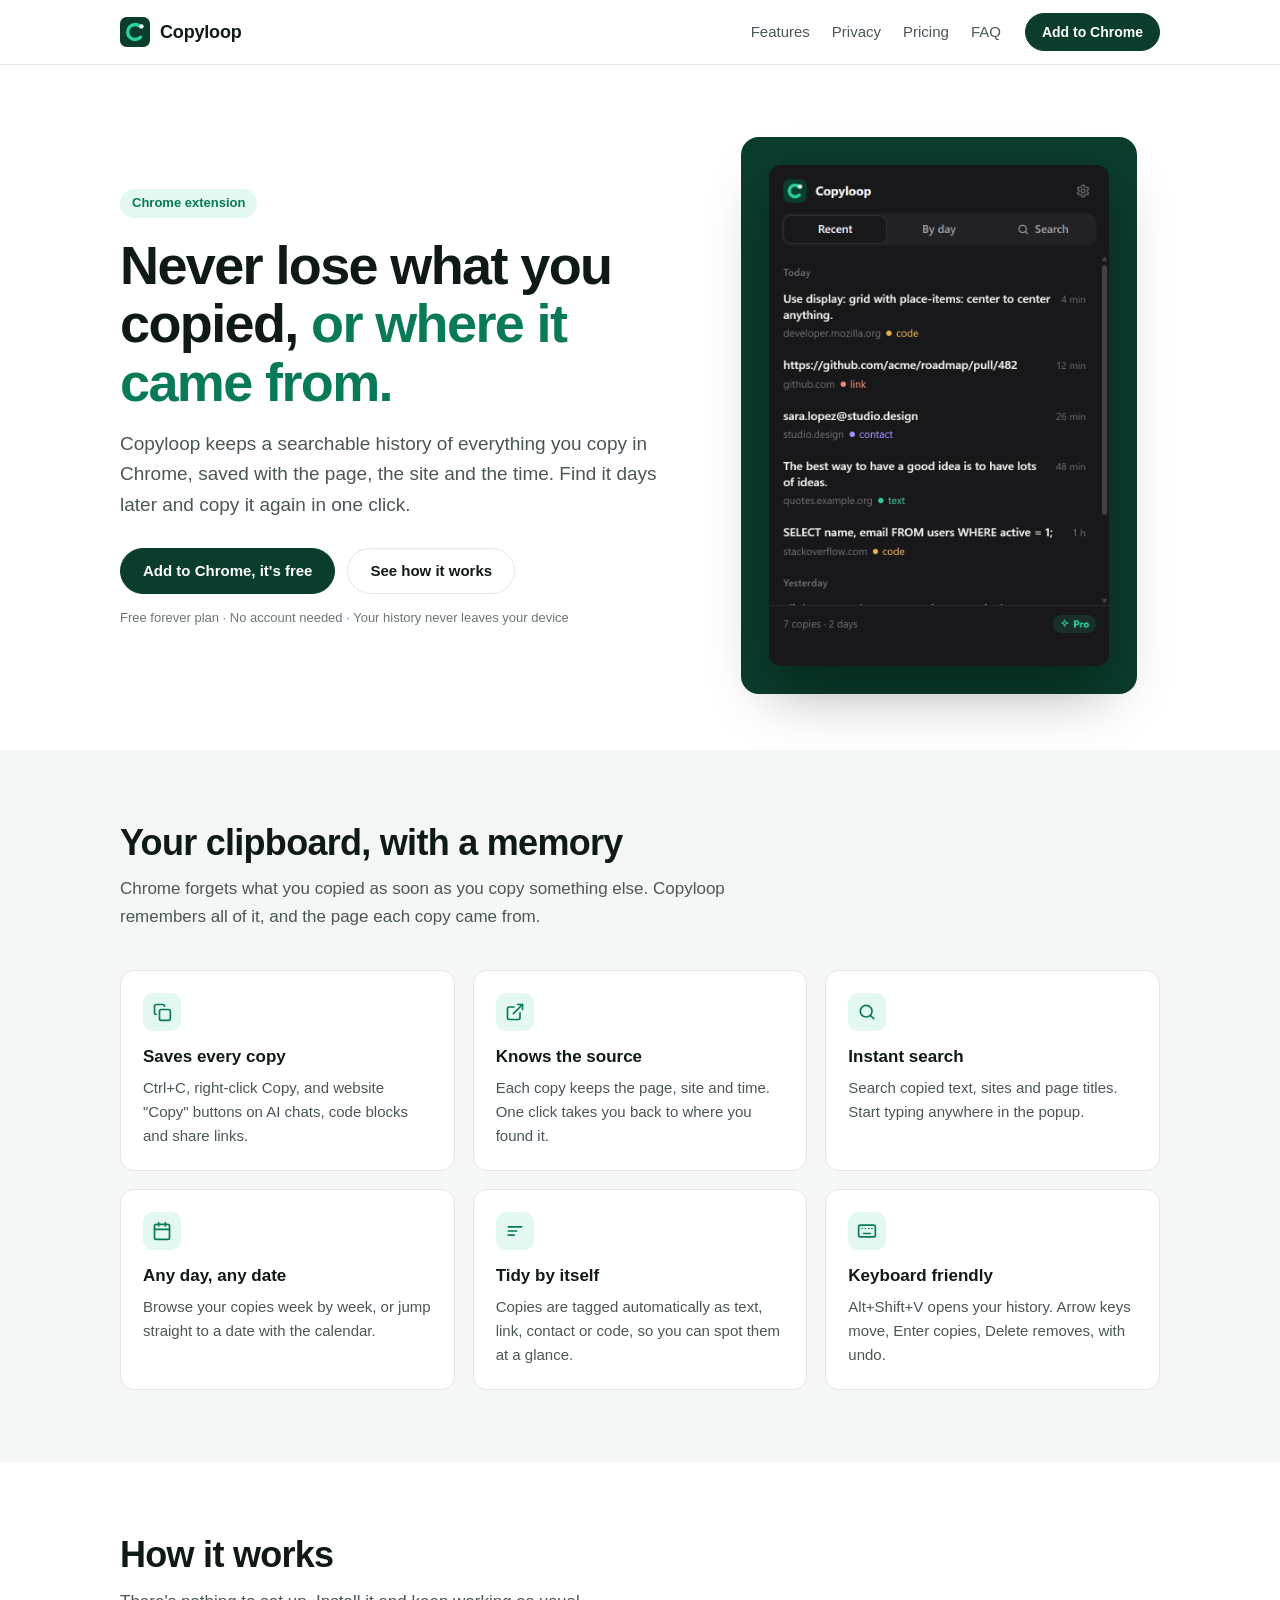
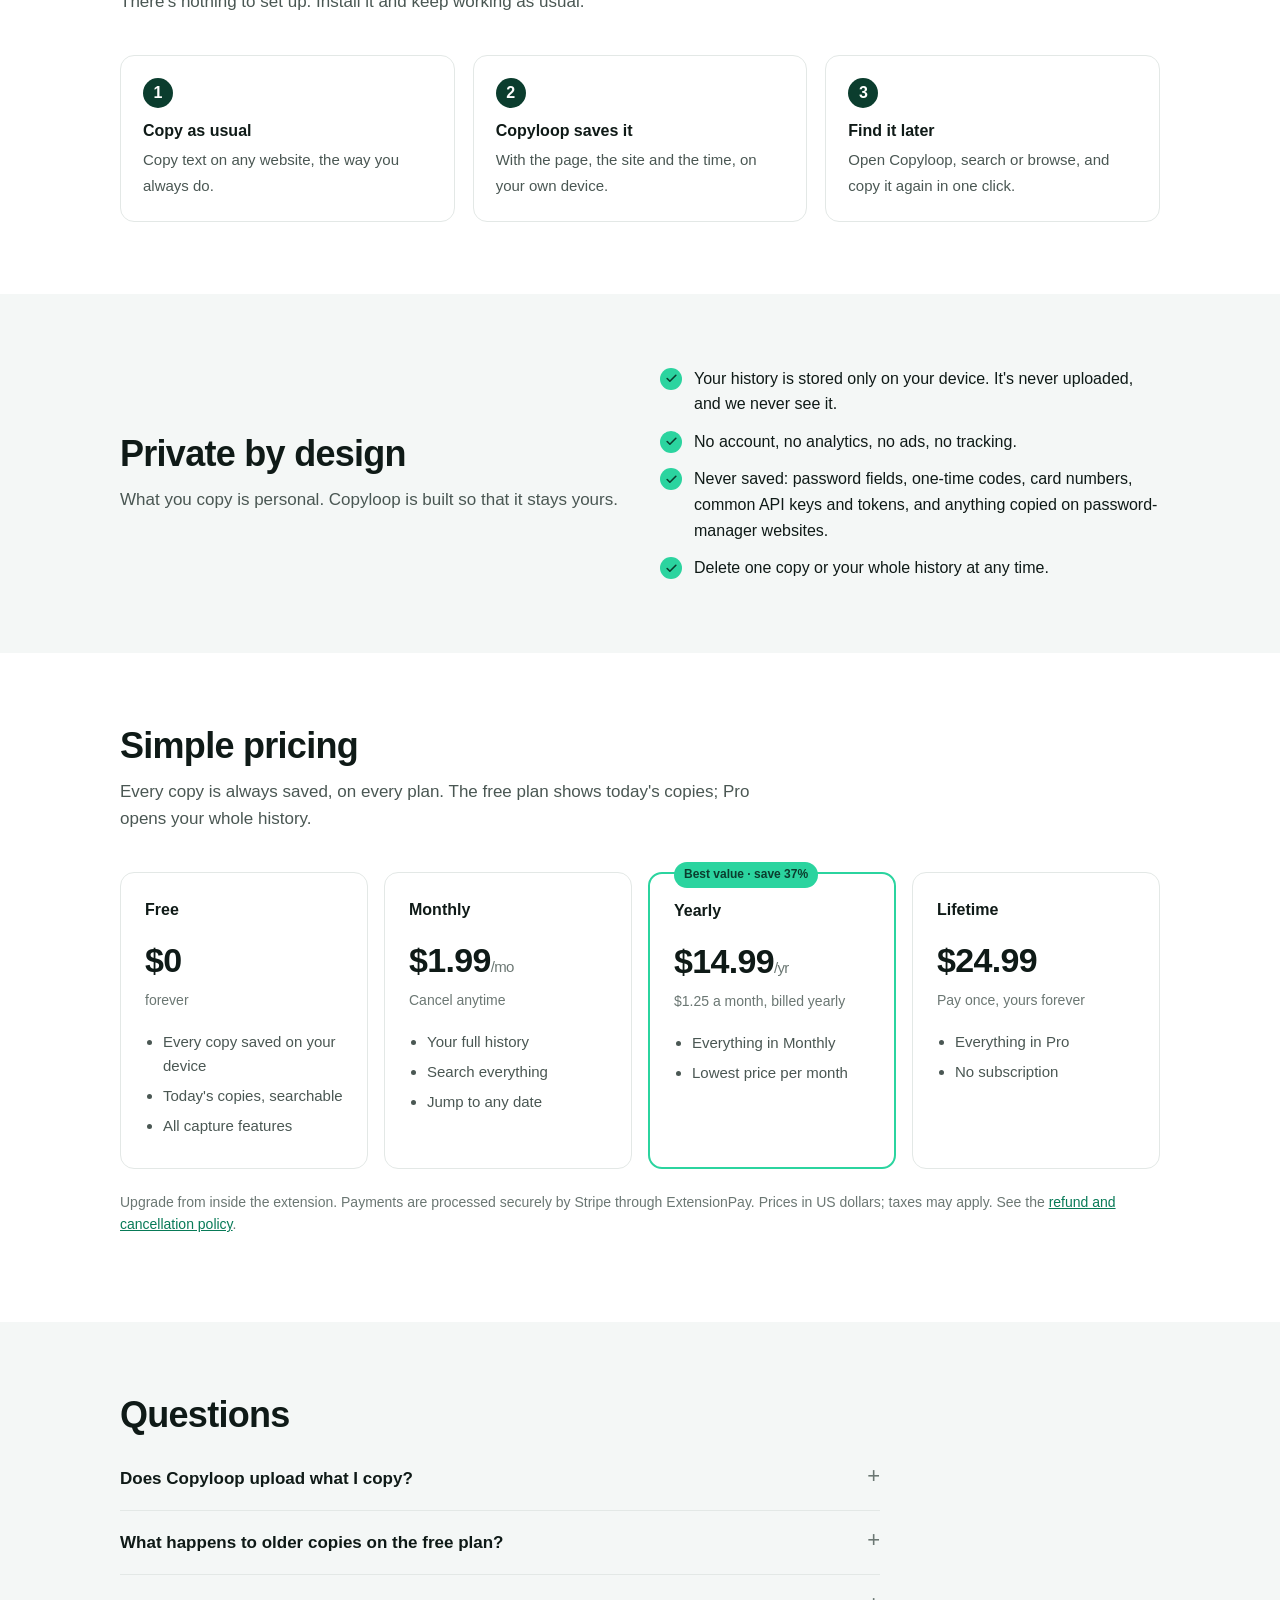
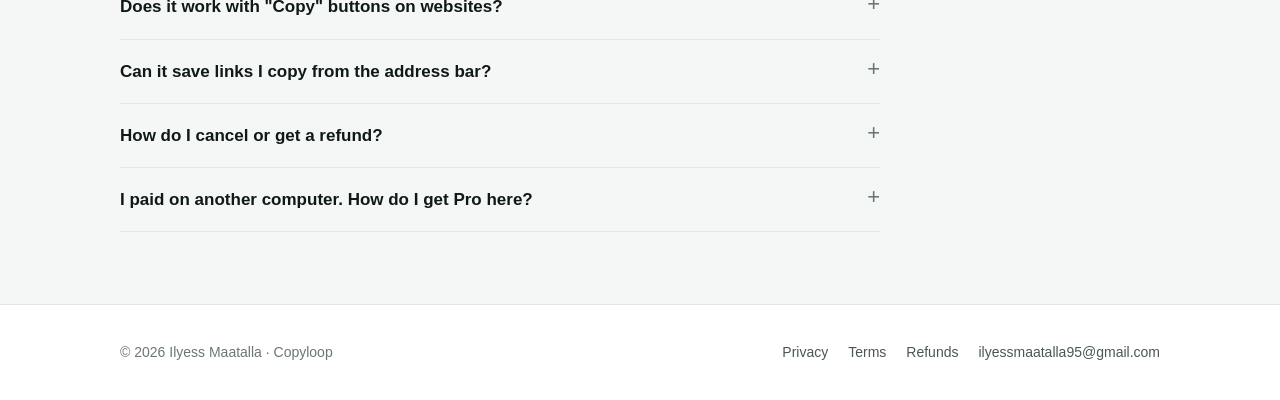
==== index.html @ e48e09fa "Add website" ====
<!DOCTYPE html>
<html lang="en">
<head>
<meta charset="UTF-8" />
<meta name="viewport" content="width=device-width, initial-scale=1" />
<title>Copyloop – Clipboard history with source, for Chrome</title>
<meta name="description" content="Copyloop is a Chrome extension that remembers everything you copy on the web, with the page it came from. Browse, search and copy it again. Private: your history stays on your device." />
<link rel="icon" href="assets/icon32.png" type="image/png" />
<link rel="stylesheet" href="styles.css" />
</head>
<body>

<header class="nav">
  <div class="wrap">
    <a class="brand" href="./">
      <svg viewBox="0 0 128 128" aria-hidden="true"><rect width="128" height="128" rx="28" fill="#0B3D2E"/><path d="M88 42a32 32 0 1 0 0 44" fill="none" stroke="#2BD49F" stroke-width="14" stroke-linecap="round"/><circle cx="92" cy="40" r="9" fill="#fff"/></svg>
      Copyloop
    </a>
    <nav class="nav-links" aria-label="Main">
      <a href="#features">Features</a>
      <a href="#privacy">Privacy</a>
      <a href="#pricing">Pricing</a>
      <a href="#faq">FAQ</a>
    </nav>
    <a class="btn small primary" data-store href="#pricing">Add to Chrome</a>
  </div>
</header>

<main>
  <section class="hero">
    <div class="wrap">
      <div>
        <span class="eyebrow">Chrome extension</span>
        <h1>Never lose what you copied, <em>or where it came from.</em></h1>
        <p class="lead">Copyloop keeps a searchable history of everything you copy in Chrome, saved with the page, the site and the time. Find it days later and copy it again in one click.</p>
        <div class="cta">
          <a class="btn primary" data-store href="#pricing">Add to Chrome, it's free</a>
          <a class="btn" href="#features">See how it works</a>
        </div>
        <p class="note">Free forever plan · No account needed · Your history never leaves your device</p>
      </div>
      <div class="shot">
        <img src="assets/popup.png" alt="The Copyloop popup showing recent copies, each with its site, a tag and the time" width="340" />
      </div>
    </div>
  </section>

  <section id="features" class="alt">
    <div class="wrap">
      <h2>Your clipboard, with a memory</h2>
      <p class="sub">Chrome forgets what you copied as soon as you copy something else. Copyloop remembers all of it, and the page each copy came from.</p>
      <div class="grid">
        <div class="card">
          <div class="ico"><svg viewBox="0 0 24 24" fill="none" stroke="currentColor" stroke-width="2" stroke-linecap="round" stroke-linejoin="round"><rect width="13" height="13" x="9" y="9" rx="2"/><path d="M5 15c-1.1 0-2-.9-2-2V5c0-1.1.9-2 2-2h8c1.1 0 2 .9 2 2"/></svg></div>
          <h3>Saves every copy</h3>
          <p>Ctrl+C, right-click Copy, and website "Copy" buttons on AI chats, code blocks and share links.</p>
        </div>
        <div class="card">
          <div class="ico"><svg viewBox="0 0 24 24" fill="none" stroke="currentColor" stroke-width="2" stroke-linecap="round" stroke-linejoin="round"><path d="M15 3h6v6"/><path d="M10 14 21 3"/><path d="M18 13v6a2 2 0 0 1-2 2H5a2 2 0 0 1-2-2V8a2 2 0 0 1 2-2h6"/></svg></div>
          <h3>Knows the source</h3>
          <p>Each copy keeps the page, site and time. One click takes you back to where you found it.</p>
        </div>
        <div class="card">
          <div class="ico"><svg viewBox="0 0 24 24" fill="none" stroke="currentColor" stroke-width="2" stroke-linecap="round" stroke-linejoin="round"><circle cx="11" cy="11" r="7"/><path d="m20 20-3.5-3.5"/></svg></div>
          <h3>Instant search</h3>
          <p>Search copied text, sites and page titles. Start typing anywhere in the popup.</p>
        </div>
        <div class="card">
          <div class="ico"><svg viewBox="0 0 24 24" fill="none" stroke="currentColor" stroke-width="2" stroke-linecap="round" stroke-linejoin="round"><rect width="18" height="18" x="3" y="4" rx="2"/><path d="M16 2v4M8 2v4M3 10h18"/></svg></div>
          <h3>Any day, any date</h3>
          <p>Browse your copies week by week, or jump straight to a date with the calendar.</p>
        </div>
        <div class="card">
          <div class="ico"><svg viewBox="0 0 24 24" fill="none" stroke="currentColor" stroke-width="2" stroke-linecap="round" stroke-linejoin="round"><path d="M4 7h16M4 12h10M4 17h7"/></svg></div>
          <h3>Tidy by itself</h3>
          <p>Copies are tagged automatically as text, link, contact or code, so you can spot them at a glance.</p>
        </div>
        <div class="card">
          <div class="ico"><svg viewBox="0 0 24 24" fill="none" stroke="currentColor" stroke-width="2" stroke-linecap="round" stroke-linejoin="round"><rect width="20" height="14" x="2" y="5" rx="2"/><path d="M6 9h.01M10 9h.01M14 9h.01M18 9h.01M8 15h8"/></svg></div>
          <h3>Keyboard friendly</h3>
          <p>Alt+Shift+V opens your history. Arrow keys move, Enter copies, Delete removes, with undo.</p>
        </div>
      </div>
    </div>
  </section>

  <section>
    <div class="wrap">
      <h2>How it works</h2>
      <p class="sub">There's nothing to set up. Install it and keep working as usual.</p>
      <ol class="steps">
        <li><strong>Copy as usual</strong><span>Copy text on any website, the way you always do.</span></li>
        <li><strong>Copyloop saves it</strong><span>With the page, the site and the time, on your own device.</span></li>
        <li><strong>Find it later</strong><span>Open Copyloop, search or browse, and copy it again in one click.</span></li>
      </ol>
    </div>
  </section>

  <section id="privacy" class="alt">
    <div class="wrap privacy-band">
      <div>
        <h2>Private by design</h2>
        <p class="sub" style="margin-bottom:0">What you copy is personal. Copyloop is built so that it stays yours.</p>
      </div>
      <ul class="checks">
        <li>Your history is stored only on your device. It's never uploaded, and we never see it.</li>
        <li>No account, no analytics, no ads, no tracking.</li>
        <li>Never saved: password fields, one-time codes, card numbers, common API keys and tokens, and anything copied on password-manager websites.</li>
        <li>Delete one copy or your whole history at any time.</li>
      </ul>
    </div>
  </section>

  <section id="pricing">
    <div class="wrap">
      <h2>Simple pricing</h2>
      <p class="sub">Every copy is always saved, on every plan. The free plan shows today's copies; Pro opens your whole history.</p>
      <div class="plans">
        <div class="plan">
          <h3>Free</h3>
          <div class="price">$0</div>
          <div class="per">forever</div>
          <ul>
            <li>Every copy saved on your device</li>
            <li>Today's copies, searchable</li>
            <li>All capture features</li>
          </ul>
        </div>
        <div class="plan">
          <h3>Monthly</h3>
          <div class="price">$1.99<small>/mo</small></div>
          <div class="per">Cancel anytime</div>
          <ul>
            <li>Your full history</li>
            <li>Search everything</li>
            <li>Jump to any date</li>
          </ul>
        </div>
        <div class="plan best">
          <span class="badge">Best value · save 37%</span>
          <h3>Yearly</h3>
          <div class="price">$14.99<small>/yr</small></div>
          <div class="per">$1.25 a month, billed yearly</div>
          <ul>
            <li>Everything in Monthly</li>
            <li>Lowest price per month</li>
          </ul>
        </div>
        <div class="plan">
          <h3>Lifetime</h3>
          <div class="price">$24.99</div>
          <div class="per">Pay once, yours forever</div>
          <ul>
            <li>Everything in Pro</li>
            <li>No subscription</li>
          </ul>
        </div>
      </div>
      <p class="fine">Upgrade from inside the extension. Payments are processed securely by Stripe through ExtensionPay. Prices in US dollars; taxes may apply. See the <a href="terms.html#refunds">refund and cancellation policy</a>.</p>
    </div>
  </section>

  <section id="faq" class="alt">
    <div class="wrap faq">
      <h2>Questions</h2>
      <details>
        <summary>Does Copyloop upload what I copy?</summary>
        <p>No. Your history is stored in Chrome's local storage on your device and is never sent to us or anyone else. The only network requests are price and plan-status checks with our payment provider, which never include your copies.</p>
      </details>
      <details>
        <summary>What happens to older copies on the free plan?</summary>
        <p>They're kept on your device, just hidden. The free plan shows what you copied today. If you upgrade, your whole history appears straight away.</p>
      </details>
      <details>
        <summary>Does it work with "Copy" buttons on websites?</summary>
        <p>Yes. Copy buttons on AI chats, code blocks, share links and similar are saved, as long as you clicked them.</p>
      </details>
      <details>
        <summary>Can it save links I copy from the address bar?</summary>
        <p>Yes, as an option you turn on in Settings. Chrome will ask to let Copyloop read the clipboard, and only addresses matching the open tab are kept.</p>
      </details>
      <details>
        <summary>How do I cancel or get a refund?</summary>
        <p>Subscriptions can be cancelled anytime, and you keep Pro until the end of the period you paid for. Full details are in the <a href="terms.html#refunds">refund and cancellation policy</a>.</p>
      </details>
      <details>
        <summary>I paid on another computer. How do I get Pro here?</summary>
        <p>Open Copyloop's settings and choose "Restore your purchase", then enter the email you paid with.</p>
      </details>
    </div>
  </section>
</main>

<footer>
  <div class="wrap">
    <span>© <span data-year>2026</span> <span data-owner>Your Name</span> · Copyloop</span>
    <nav aria-label="Footer">
      <a href="privacy.html">Privacy</a>
      <a href="terms.html">Terms</a>
      <a href="terms.html#refunds">Refunds</a>
      <a data-email href="#">Contact</a>
    </nav>
  </div>
</footer>

<script src="site.js"></script>
</body>
</html>
---- styles.css ----
:root {
  --ink: #0f1a17;
  --ink-2: #4a5753;
  --ink-3: #6b7773;
  --line: #e3e8e6;
  --soft: #f4f7f6;
  --brand: #0b3d2e;
  --accent: #2bd49f;
  --accent-ink: #087a57;
  --white: #ffffff;
  --radius: 14px;
  --max: 1080px;
}

* { box-sizing: border-box; }
html { scroll-behavior: smooth; }
body {
  margin: 0;
  background: var(--white);
  color: var(--ink);
  font: 16px/1.6 -apple-system, BlinkMacSystemFont, "Segoe UI", Inter, Roboto, sans-serif;
  -webkit-font-smoothing: antialiased;
}
a { color: var(--accent-ink); }
img { max-width: 100%; display: block; }
.wrap { max-width: var(--max); margin: 0 auto; padding: 0 20px; }

/* Header */
.nav { position: sticky; top: 0; z-index: 10; background: rgba(255,255,255,0.9); backdrop-filter: blur(8px); border-bottom: 1px solid var(--line); }
.nav .wrap { display: flex; align-items: center; gap: 24px; height: 64px; }
.brand { display: flex; align-items: center; gap: 10px; font-weight: 700; font-size: 18px; color: var(--ink); text-decoration: none; letter-spacing: -0.01em; }
.brand svg { width: 30px; height: 30px; }
.nav-links { display: flex; gap: 22px; margin-left: auto; }
.nav-links a { color: var(--ink-2); text-decoration: none; font-size: 15px; }
.nav-links a:hover { color: var(--ink); }

/* Buttons */
.btn { display: inline-flex; align-items: center; justify-content: center; gap: 8px; height: 46px; padding: 0 22px; border-radius: 999px; font-weight: 600; font-size: 15px; text-decoration: none; border: 1px solid var(--line); color: var(--ink); background: var(--white); }
.btn:hover { border-color: var(--ink-3); }
.btn.primary { background: var(--brand); border-color: var(--brand); color: var(--white); }
.btn.primary:hover { background: #0e4a38; }
.btn.small { height: 38px; padding: 0 16px; font-size: 14px; }

/* Hero */
.hero { padding: 72px 0 56px; }
.hero .wrap { display: grid; grid-template-columns: 1.1fr 0.9fr; gap: 56px; align-items: center; }
.eyebrow { display: inline-block; padding: 4px 12px; border-radius: 999px; background: #e3f8f0; color: var(--accent-ink); font-size: 13px; font-weight: 600; margin-bottom: 18px; }
h1 { font-size: clamp(36px, 5vw, 54px); line-height: 1.08; letter-spacing: -0.03em; margin: 0 0 18px; }
h1 em { font-style: normal; color: var(--accent-ink); }
.lead { font-size: 19px; color: var(--ink-2); margin: 0 0 28px; max-width: 34em; }
.cta { display: flex; flex-wrap: wrap; gap: 12px; align-items: center; }
.note { font-size: 13px; color: var(--ink-3); margin-top: 14px; }
.shot { justify-self: center; border-radius: 18px; background: var(--brand); padding: 28px; }
.shot img { width: 340px; border-radius: 12px; box-shadow: 0 24px 60px rgba(0,0,0,0.35); }

/* Sections */
section { padding: 72px 0; }
section.alt { background: var(--soft); }
h2 { font-size: clamp(28px, 3.4vw, 36px); letter-spacing: -0.02em; line-height: 1.15; margin: 0 0 12px; }
.sub { color: var(--ink-2); font-size: 17px; margin: 0 0 40px; max-width: 40em; }

.grid { display: grid; grid-template-columns: repeat(3, 1fr); gap: 18px; }
.card { background: var(--white); border: 1px solid var(--line); border-radius: var(--radius); padding: 22px; }
.card h3 { margin: 12px 0 6px; font-size: 17px; }
.card p { margin: 0; color: var(--ink-2); font-size: 15px; }
.ico { width: 38px; height: 38px; border-radius: 10px; background: #e3f8f0; color: var(--accent-ink); display: flex; align-items: center; justify-content: center; }
.ico svg { width: 20px; height: 20px; }

.steps { counter-reset: s; display: grid; grid-template-columns: repeat(3, 1fr); gap: 18px; padding: 0; margin: 0; list-style: none; }
.steps li { counter-increment: s; padding: 22px; border-radius: var(--radius); border: 1px solid var(--line); background: var(--white); }
.steps li::before { content: counter(s); display: inline-flex; width: 30px; height: 30px; border-radius: 50%; background: var(--brand); color: var(--white); font-weight: 700; align-items: center; justify-content: center; margin-bottom: 10px; }
.steps strong { display: block; margin-bottom: 4px; }
.steps span { color: var(--ink-2); font-size: 15px; }

.privacy-band { display: grid; grid-template-columns: 1fr 1fr; gap: 40px; align-items: center; }
.checks { list-style: none; margin: 0; padding: 0; display: grid; gap: 12px; }
.checks li { display: flex; gap: 12px; align-items: flex-start; }
.checks li::before { content: ""; flex: 0 0 22px; height: 22px; margin-top: 2px; border-radius: 50%; background: var(--accent) url("data:image/svg+xml,%3Csvg xmlns='http://www.w3.org/2000/svg' viewBox='0 0 24 24' fill='none' stroke='%230b3d2e' stroke-width='3' stroke-linecap='round' stroke-linejoin='round'%3E%3Cpath d='M20 6 9 17l-5-5'/%3E%3C/svg%3E") center / 13px no-repeat; }

/* Pricing */
.plans { display: grid; grid-template-columns: repeat(4, 1fr); gap: 16px; align-items: stretch; }
.plan { position: relative; display: flex; flex-direction: column; border: 1px solid var(--line); border-radius: var(--radius); padding: 24px; background: var(--white); }
.plan.best { border: 2px solid var(--accent); }
.badge { position: absolute; top: -12px; left: 24px; background: var(--accent); color: var(--brand); font-size: 12px; font-weight: 700; padding: 3px 10px; border-radius: 999px; }
.plan h3 { margin: 0 0 4px; font-size: 16px; }
.price { font-size: 34px; font-weight: 800; letter-spacing: -0.02em; margin: 6px 0 2px; }
.price small { font-size: 15px; font-weight: 500; color: var(--ink-3); }
.per { font-size: 14px; color: var(--ink-3); min-height: 22px; }
.plan ul { margin: 18px 0 0; padding: 0 0 0 18px; color: var(--ink-2); font-size: 15px; }
.plan ul li { margin-bottom: 6px; }
.fine { font-size: 14px; color: var(--ink-3); margin-top: 22px; }

/* FAQ */
.faq details { max-width: 760px; }
details { border-bottom: 1px solid var(--line); padding: 18px 0; }
summary { cursor: pointer; font-weight: 600; font-size: 17px; list-style: none; display: flex; justify-content: space-between; gap: 16px; }
summary::-webkit-details-marker { display: none; }
summary::after { content: "+"; color: var(--ink-3); font-weight: 400; font-size: 22px; line-height: 1; }
details[open] summary::after { content: "–"; }
details p { color: var(--ink-2); margin: 10px 0 0; }

/* Footer */
footer { border-top: 1px solid var(--line); padding: 36px 0; color: var(--ink-3); font-size: 14px; }
footer .wrap { display: flex; flex-wrap: wrap; gap: 16px 28px; align-items: center; }
footer nav { display: flex; gap: 20px; margin-left: auto; }
footer a { color: var(--ink-2); text-decoration: none; }
footer a:hover { color: var(--ink); }

/* Legal pages */
.legal { max-width: 760px; padding: 56px 20px 80px; margin: 0 auto; }
.legal h1 { font-size: 38px; }
.legal h2 { font-size: 22px; margin: 36px 0 10px; }
.legal p, .legal li { color: var(--ink-2); }
.legal table { width: 100%; border-collapse: collapse; font-size: 15px; margin: 12px 0; }
.legal th, .legal td { text-align: left; border-bottom: 1px solid var(--line); padding: 10px 8px; vertical-align: top; }
.legal th { color: var(--ink); font-weight: 600; }
.updated { color: var(--ink-3); font-size: 14px; margin-top: -6px; }

@media (max-width: 900px) {
  .hero .wrap, .privacy-band { grid-template-columns: 1fr; }
  .grid, .steps { grid-template-columns: 1fr 1fr; }
  .plans { grid-template-columns: 1fr 1fr; }
  .nav-links { display: none; }
}
@media (max-width: 600px) {
  .grid, .steps, .plans { grid-template-columns: 1fr; }
  .hero { padding-top: 48px; }
  .shot { padding: 18px; }
  .shot img { width: 100%; }
  footer nav { margin-left: 0; }
}
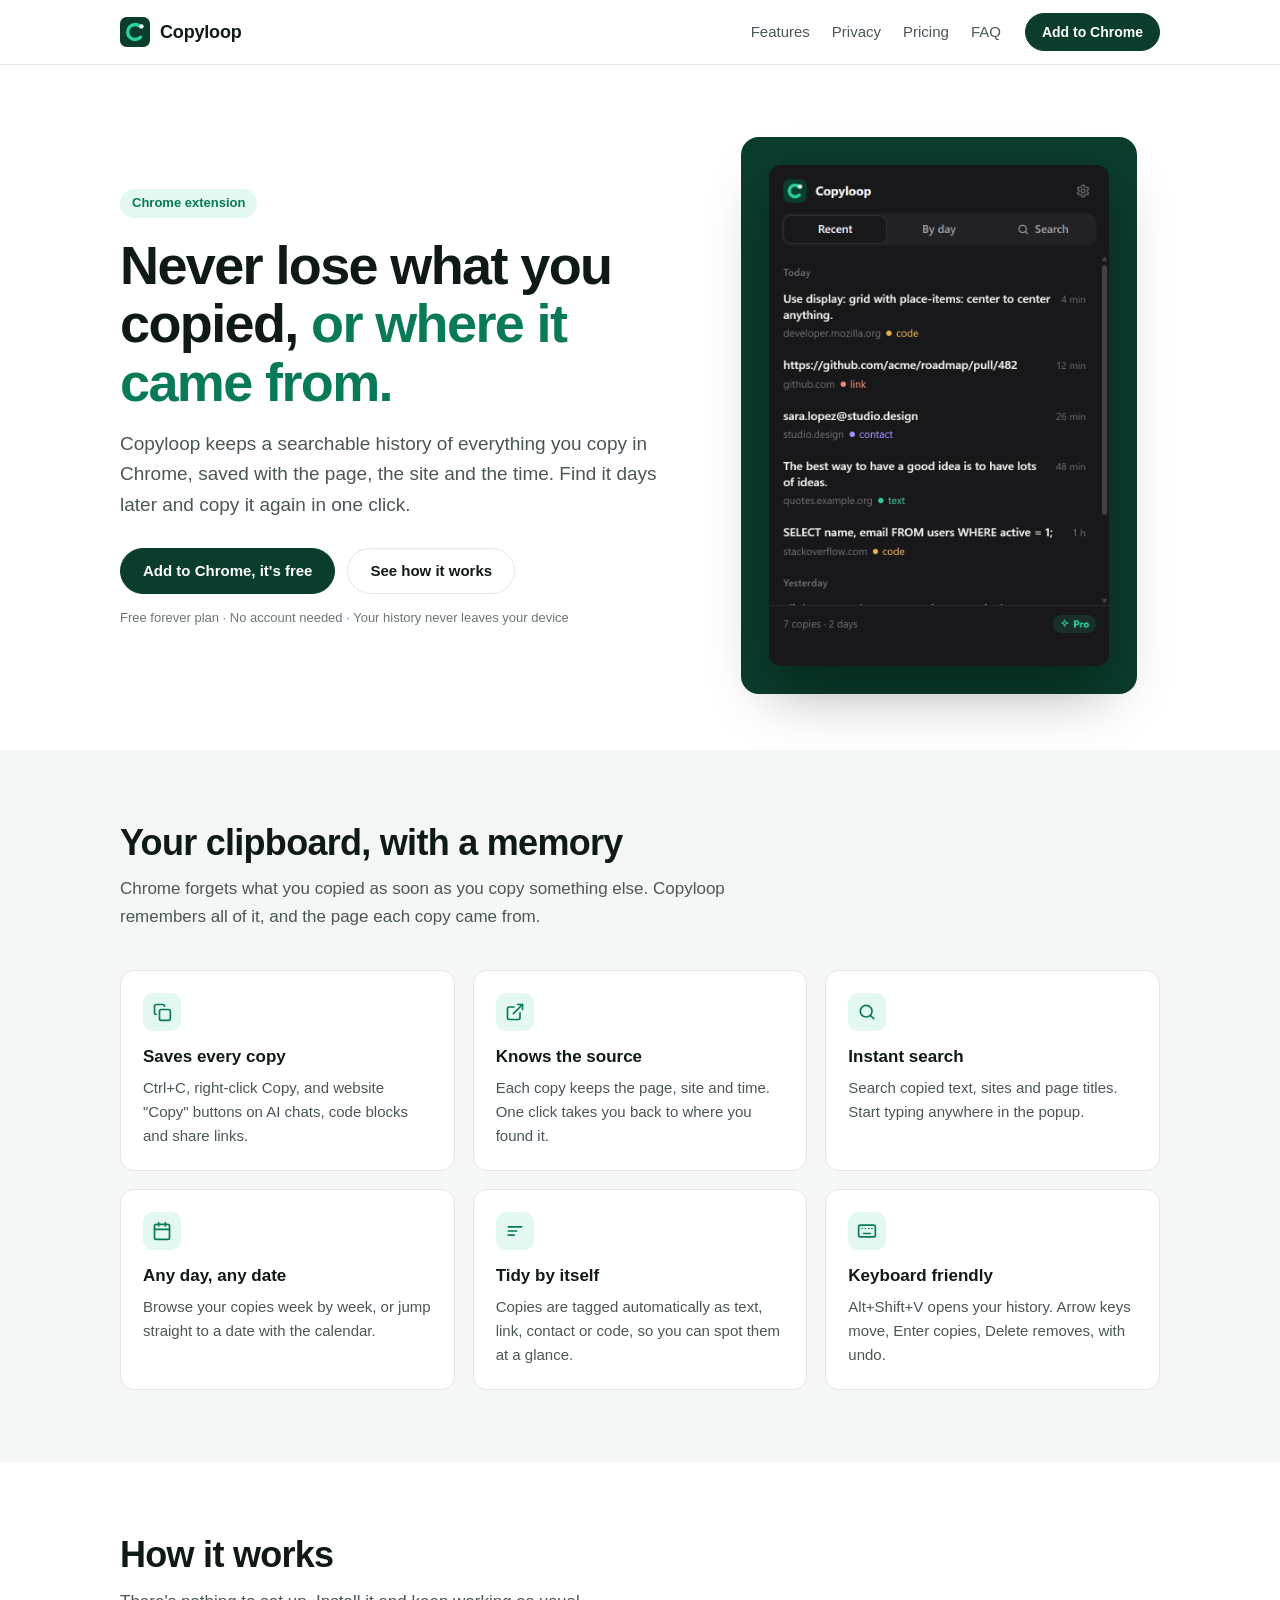
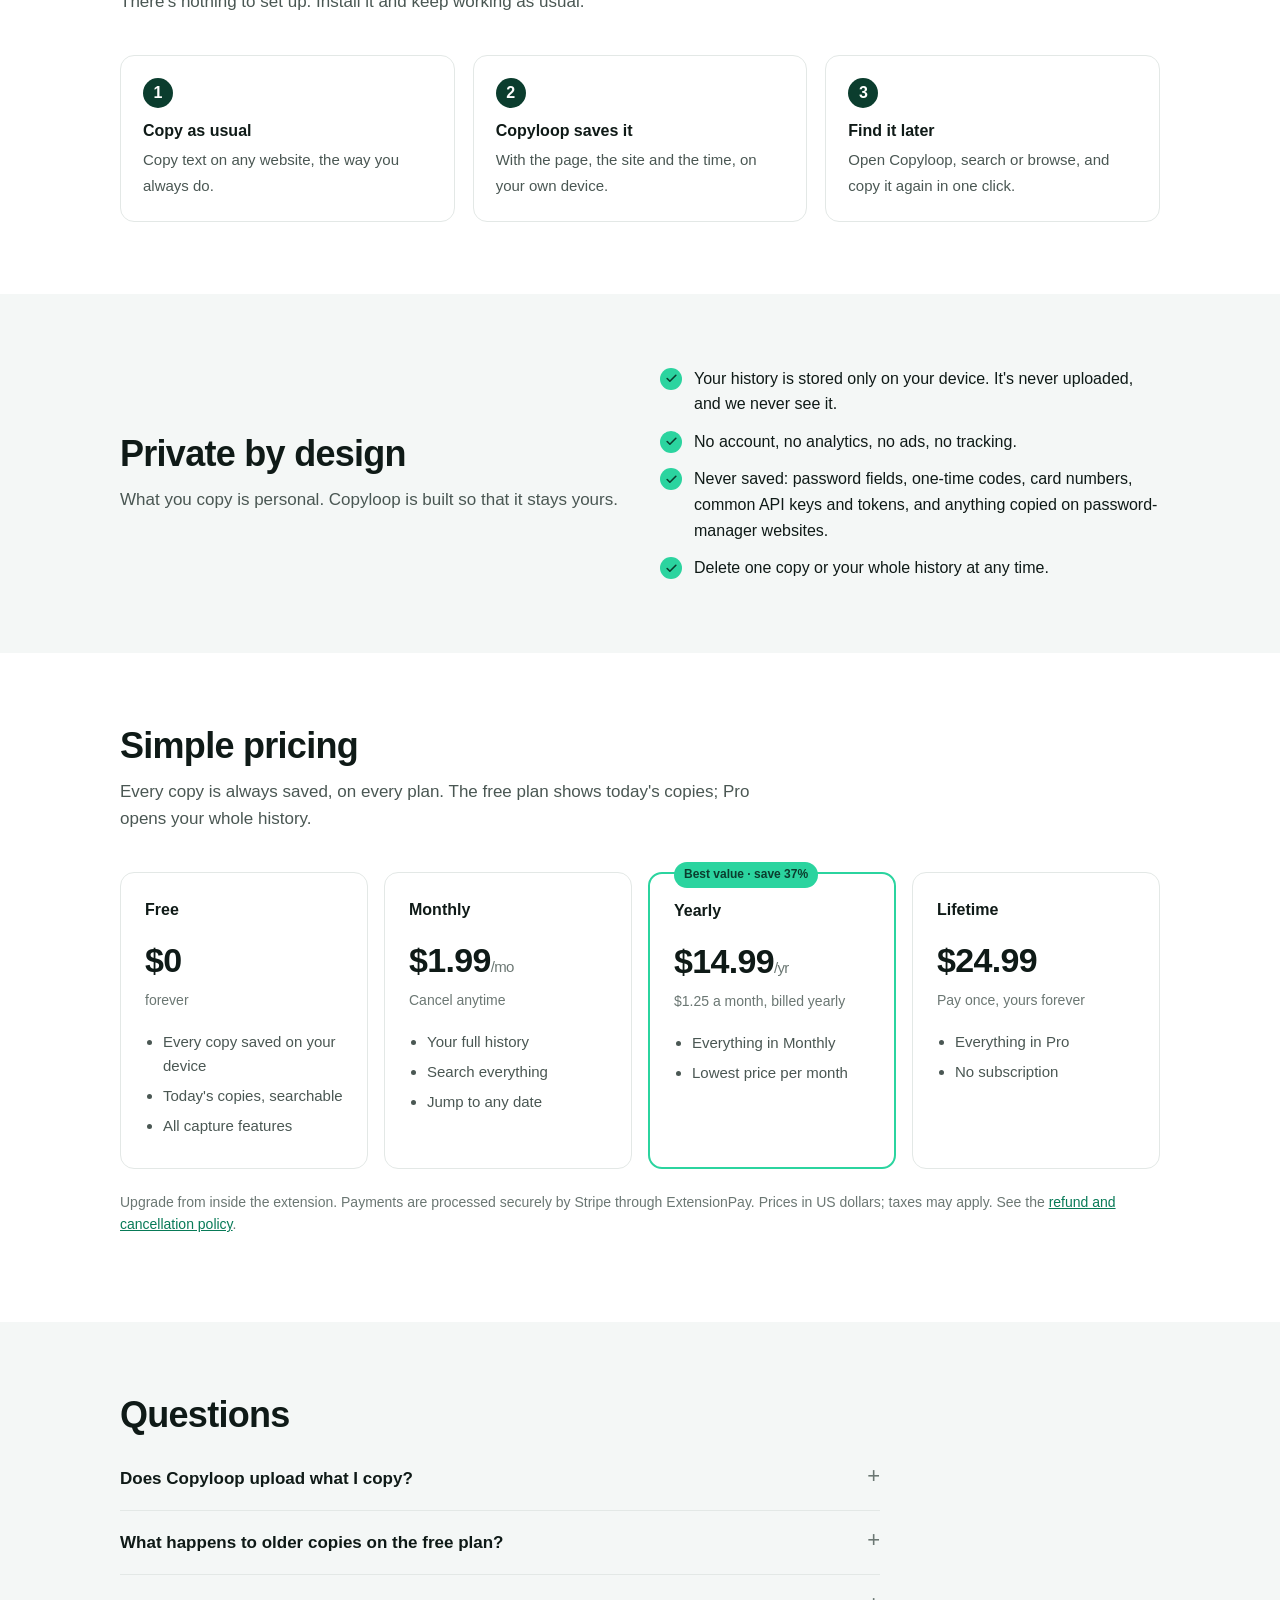
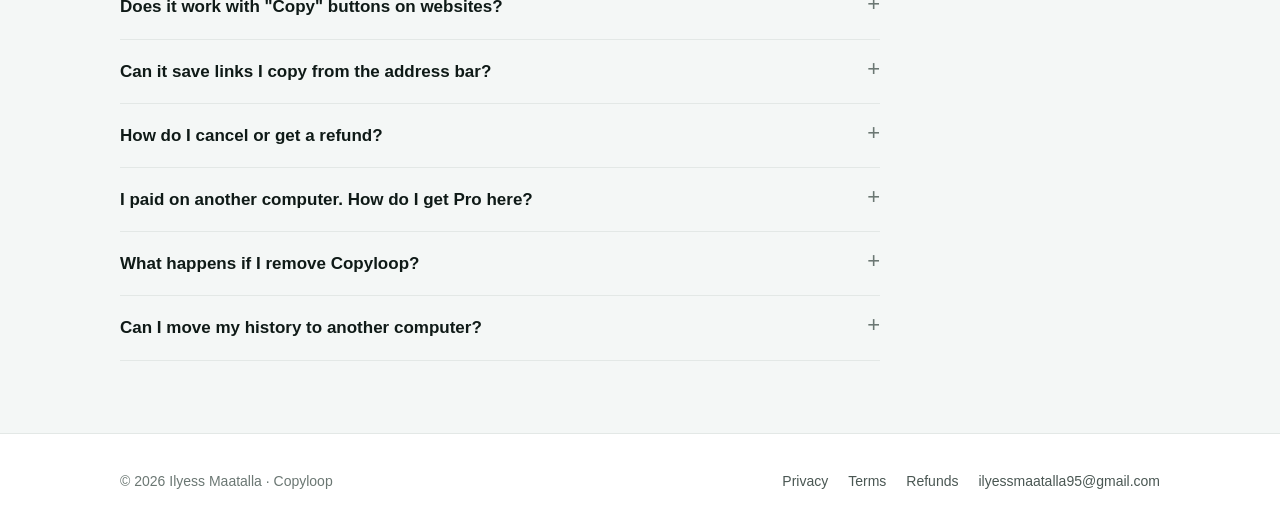
==== commit 1d08fc6a: "Add backup info to privacy policy and FAQ Co-Authored-By: Claude Opus 5.5 <noreply@anthropic.com>" ====
--- a/index.html
+++ b/index.html
@@ -187,6 +187,14 @@
         <summary>I paid on another computer. How do I get Pro here?</summary>
         <p>Open Copyloop's settings and choose "Restore your purchase", then enter the email you paid with.</p>
       </details>
+      <details>
+        <summary>What happens if I remove Copyloop?</summary>
+        <p>Your history is deleted, because it's stored only on your computer. Save a backup first (Settings, "Back up and restore"), or just turn Copyloop off instead of removing it.</p>
+      </details>
+      <details>
+        <summary>Can I move my history to another computer?</summary>
+        <p>Yes. Save a backup in Settings, "Back up and restore", then restore that file on the other computer. Your copies keep their original dates.</p>
+      </details>
     </div>
   </section>
 </main>
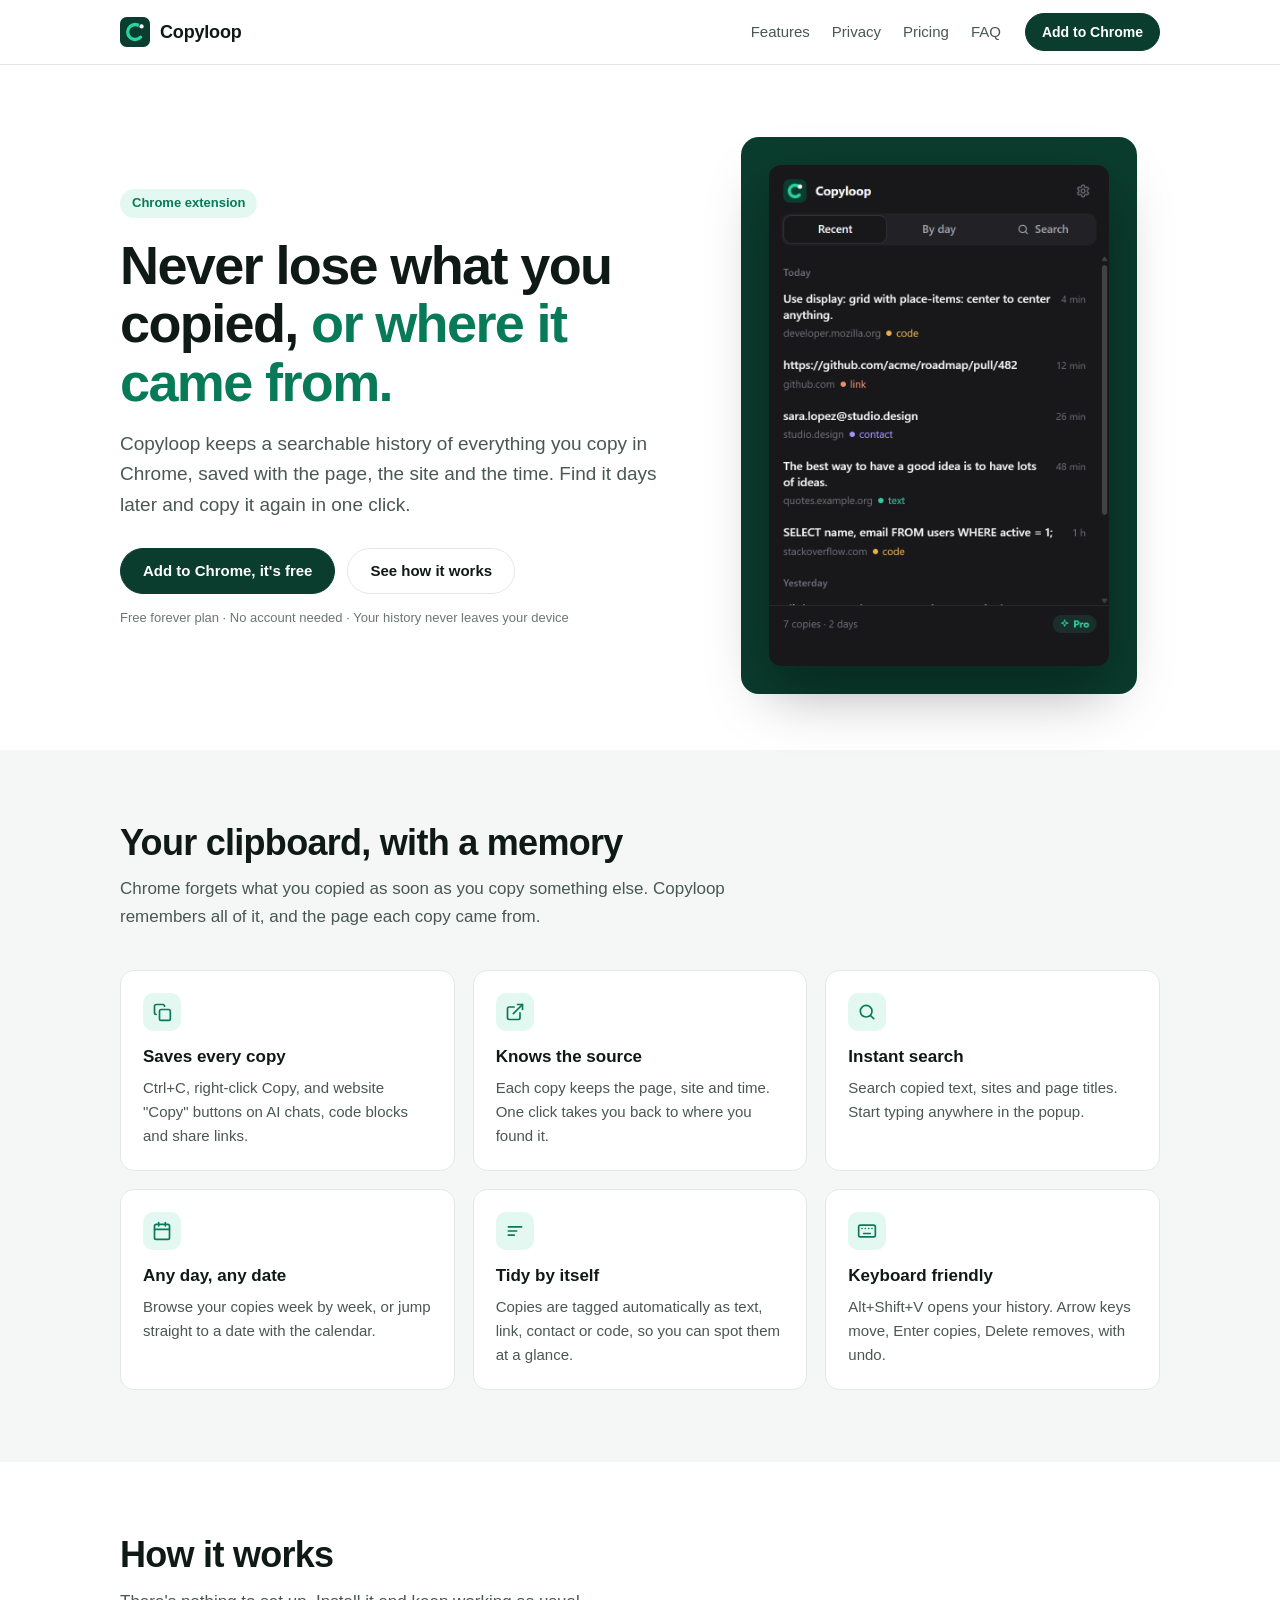
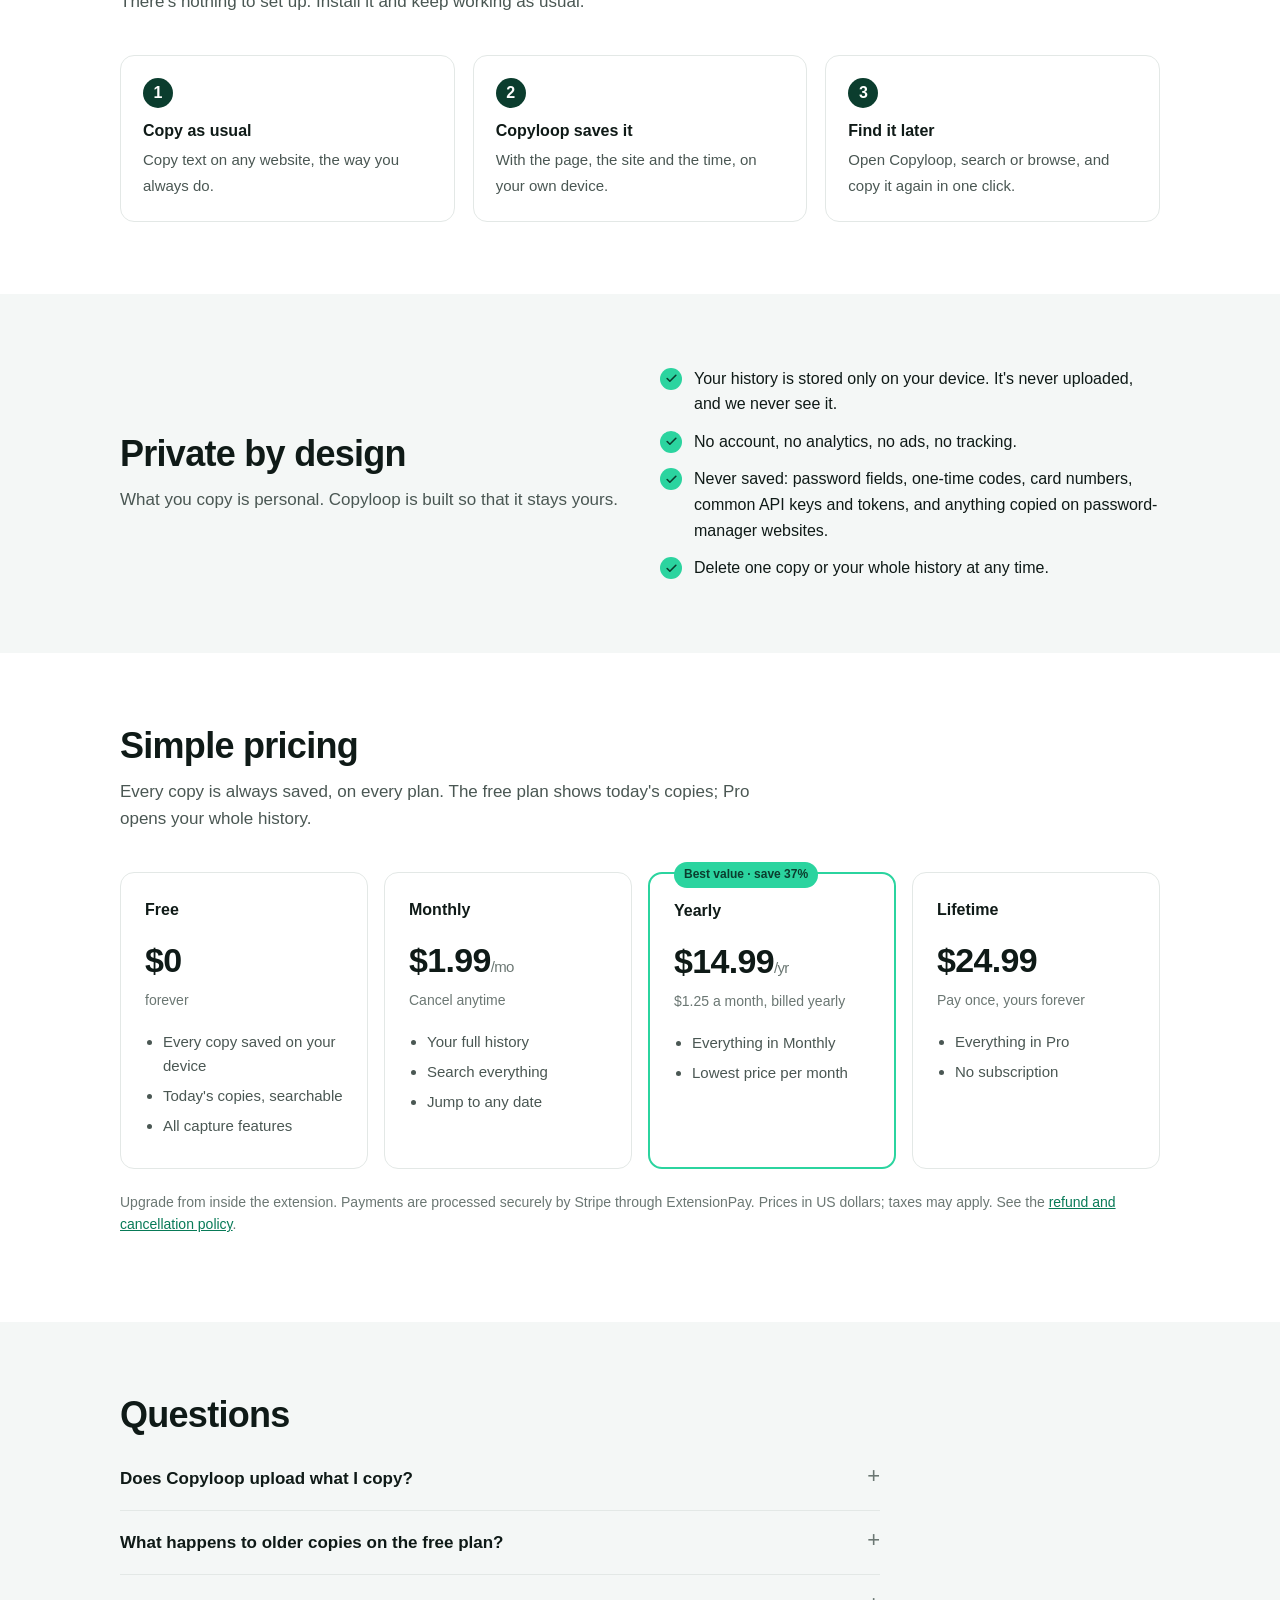
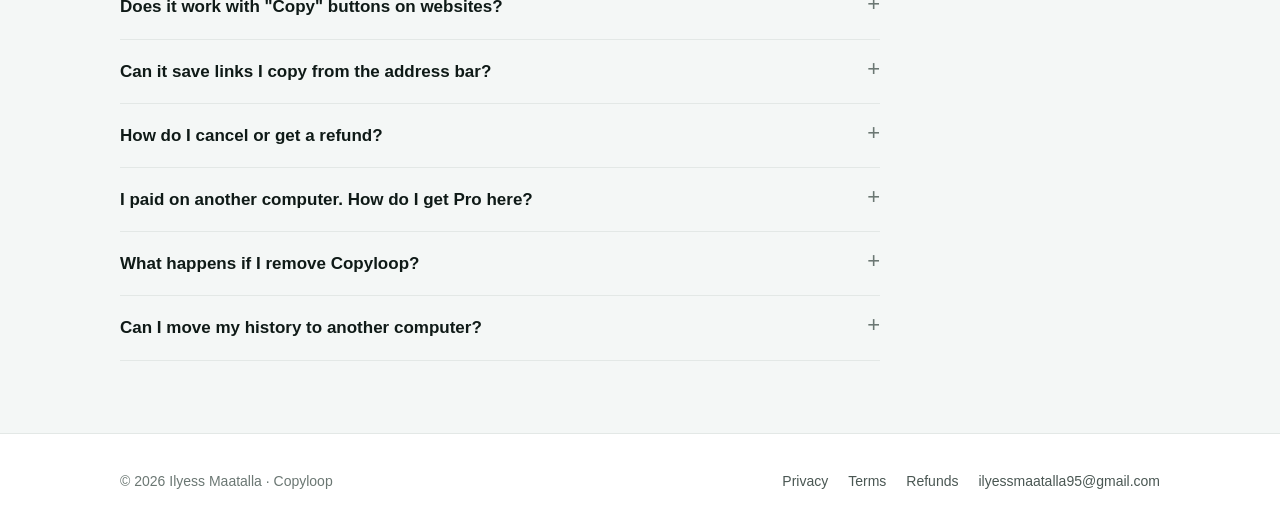
==== commit 883a7afd: "Update logo to the sharp new version Header logo gets a thin gap around the dot, a vector favicon is" ====
--- a/index.html
+++ b/index.html
@@ -5,6 +5,7 @@
 <meta name="viewport" content="width=device-width, initial-scale=1" />
 <title>Copyloop – Clipboard history with source, for Chrome</title>
 <meta name="description" content="Copyloop is a Chrome extension that remembers everything you copy on the web, with the page it came from. Browse, search and copy it again. Private: your history stays on your device." />
+<link rel="icon" type="image/svg+xml" href="assets/icon.svg">
 <link rel="icon" href="assets/icon32.png" type="image/png" />
 <link rel="stylesheet" href="styles.css" />
 </head>
@@ -13,7 +14,7 @@
 <header class="nav">
   <div class="wrap">
     <a class="brand" href="./">
-      <svg viewBox="0 0 128 128" aria-hidden="true"><rect width="128" height="128" rx="28" fill="#0B3D2E"/><path d="M88 42a32 32 0 1 0 0 44" fill="none" stroke="#2BD49F" stroke-width="14" stroke-linecap="round"/><circle cx="92" cy="40" r="9" fill="#fff"/></svg>
+      <svg viewBox="0 0 128 128" aria-hidden="true"><rect width="128" height="128" rx="28" fill="#0B3D2E"/><defs><mask id="loopgap" maskUnits="userSpaceOnUse" x="0" y="0" width="128" height="128"><rect width="128" height="128" fill="#fff"/><circle cx="92" cy="40" r="12.5" fill="#000"/></mask></defs><path d="M88 42a32 32 0 1 0 0 44" fill="none" stroke="#2BD49F" stroke-width="14" stroke-linecap="round" mask="url(#loopgap)"/><circle cx="92" cy="40" r="9" fill="#fff"/></svg>
       Copyloop
     </a>
     <nav class="nav-links" aria-label="Main">
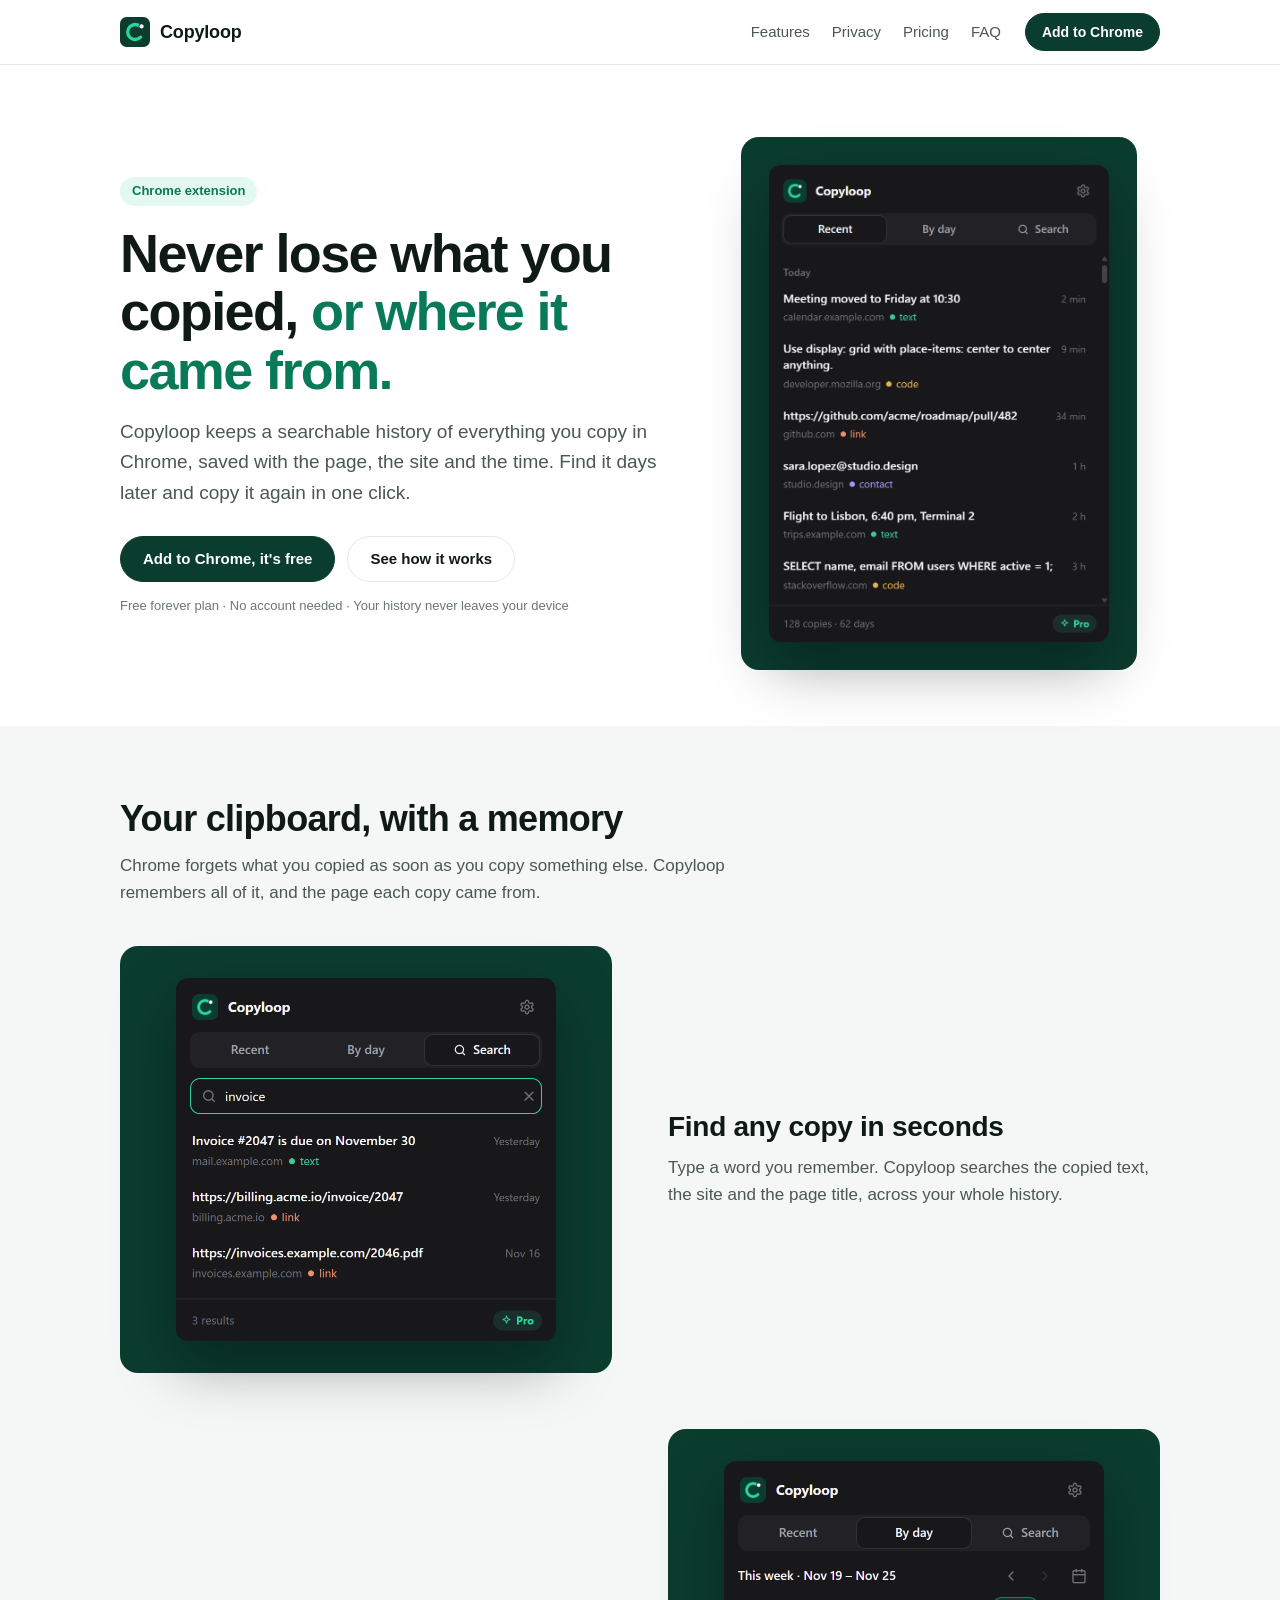
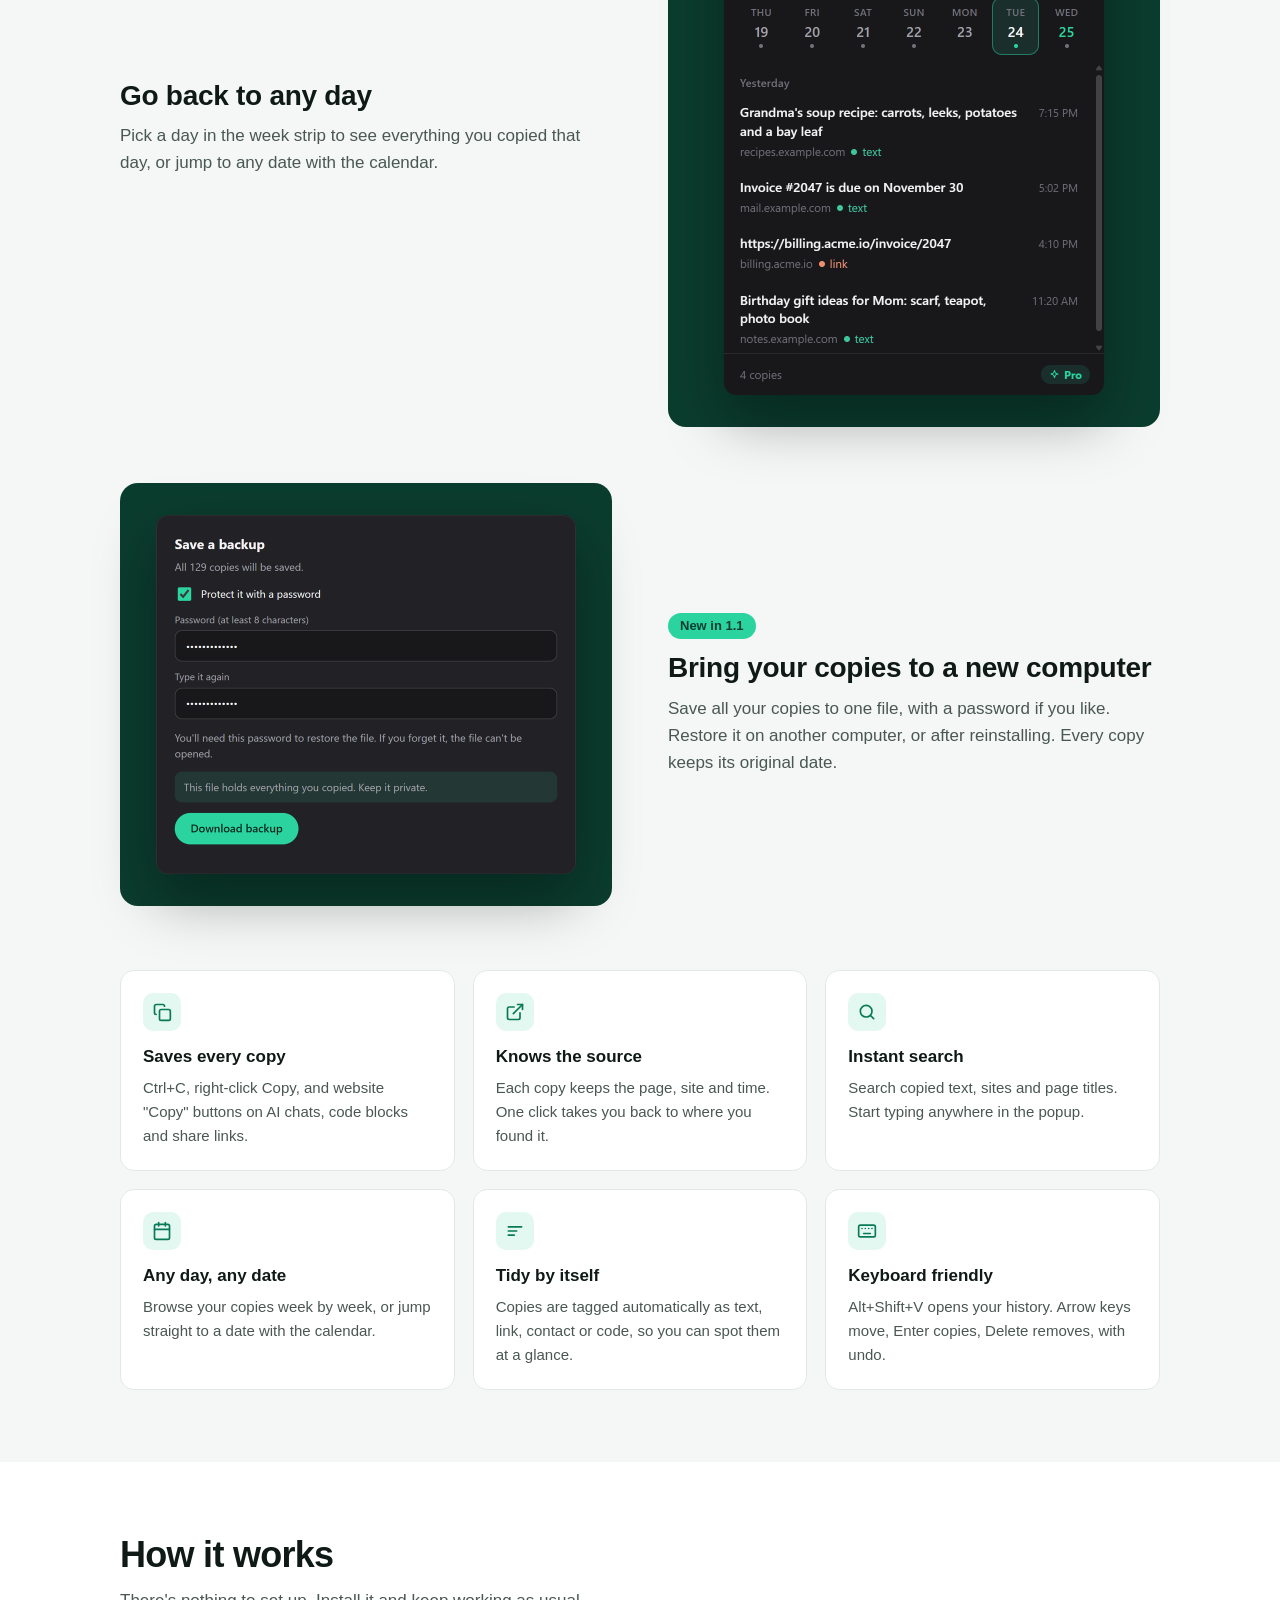
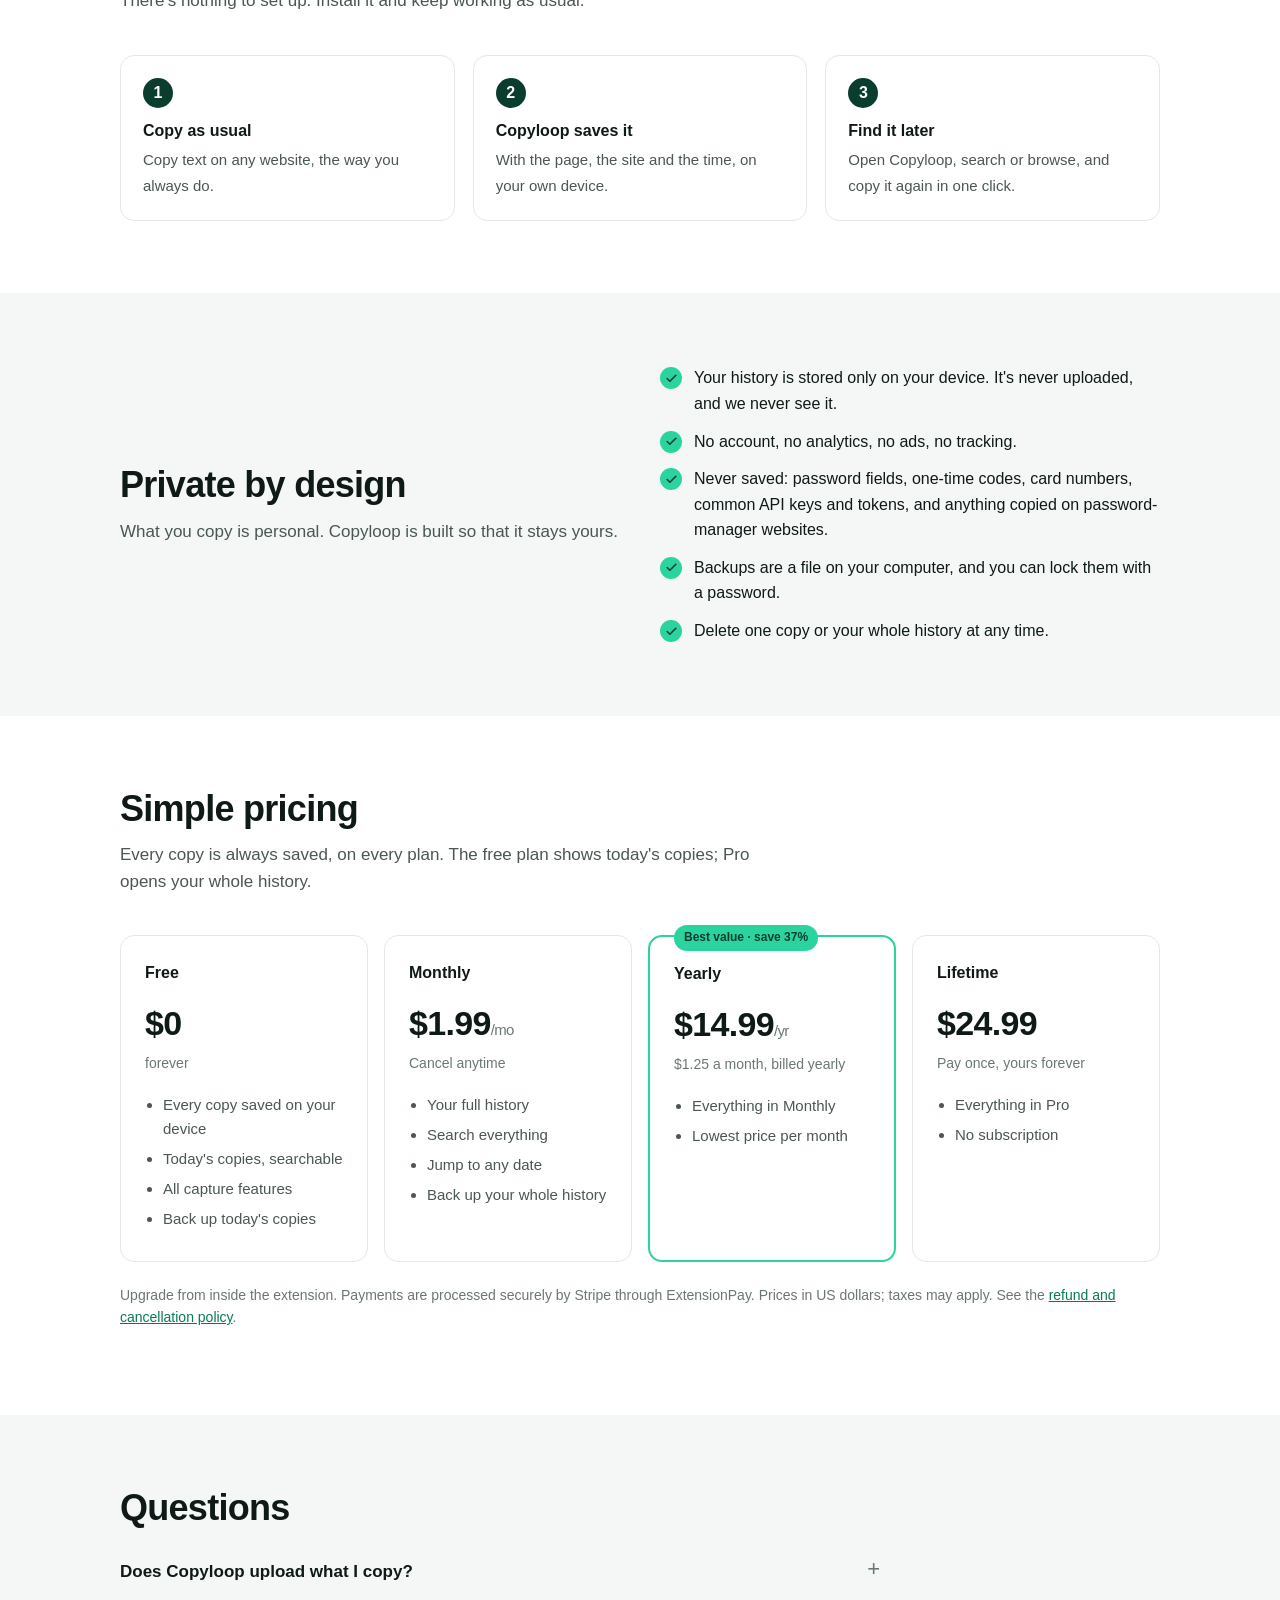
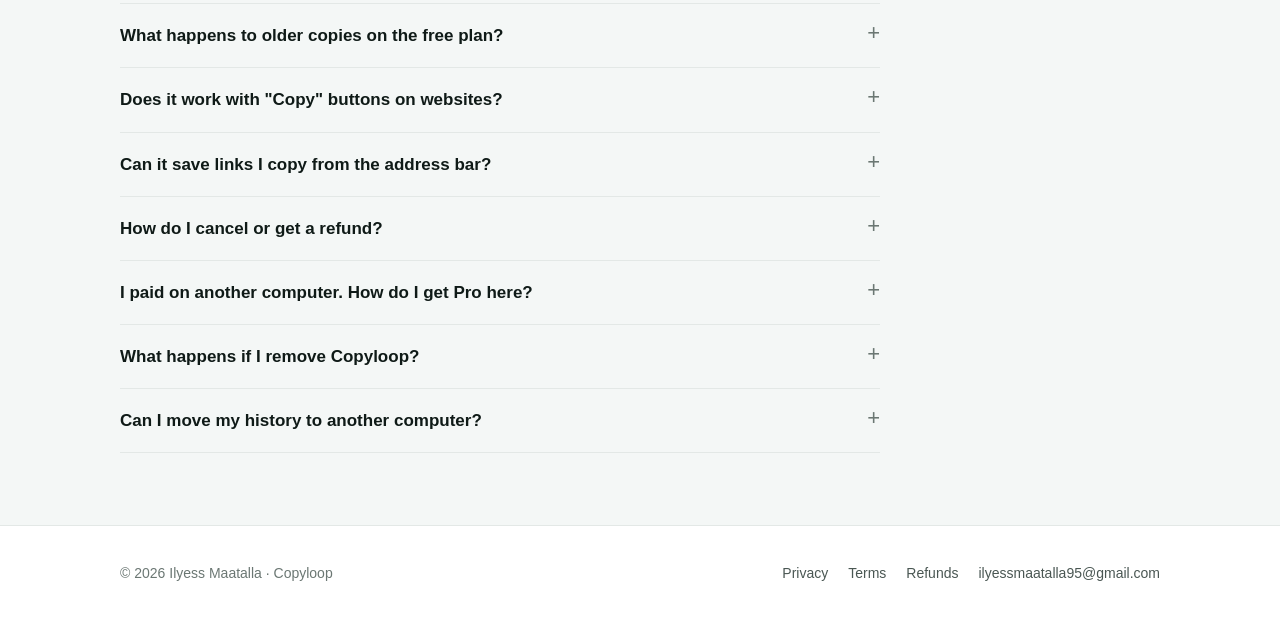
==== commit fdfe904b: "Update website for Copyloop 1.1.0 Add picture rows to the features section (search, by day, and the " ====
--- a/index.html
+++ b/index.html
@@ -41,7 +41,7 @@
         <p class="note">Free forever plan · No account needed · Your history never leaves your device</p>
       </div>
       <div class="shot">
-        <img src="assets/popup.png" alt="The Copyloop popup showing recent copies, each with its site, a tag and the time" width="340" />
+        <img src="assets/popup.png?v=110" alt="The Copyloop popup showing recent copies, each with its site, a tag and the time" width="340" />
       </div>
     </div>
   </section>
@@ -50,6 +50,32 @@
     <div class="wrap">
       <h2>Your clipboard, with a memory</h2>
       <p class="sub">Chrome forgets what you copied as soon as you copy something else. Copyloop remembers all of it, and the page each copy came from.</p>
+
+      <div class="showcase">
+        <div class="show-row">
+          <div class="show-img"><img src="assets/shot-search.png" alt="Searching for &quot;invoice&quot; in Copyloop finds three copies, each with its site and date" width="380" loading="lazy" /></div>
+          <div class="show-text">
+            <h3>Find any copy in seconds</h3>
+            <p>Type a word you remember. Copyloop searches the copied text, the site and the page title, across your whole history.</p>
+          </div>
+        </div>
+        <div class="show-row flip">
+          <div class="show-img"><img src="assets/shot-day.png" alt="The By day view: a week strip with yesterday selected and the copies from that day" width="380" loading="lazy" /></div>
+          <div class="show-text">
+            <h3>Go back to any day</h3>
+            <p>Pick a day in the week strip to see everything you copied that day, or jump to any date with the calendar.</p>
+          </div>
+        </div>
+        <div class="show-row" id="backup">
+          <div class="show-img"><img src="assets/shot-backup.png" alt="The Save a backup page with password protection turned on and a Download backup button" width="420" loading="lazy" /></div>
+          <div class="show-text">
+            <span class="new">New in 1.1</span>
+            <h3>Bring your copies to a new computer</h3>
+            <p>Save all your copies to one file, with a password if you like. Restore it on another computer, or after reinstalling. Every copy keeps its original date.</p>
+          </div>
+        </div>
+      </div>
+
       <div class="grid">
         <div class="card">
           <div class="ico"><svg viewBox="0 0 24 24" fill="none" stroke="currentColor" stroke-width="2" stroke-linecap="round" stroke-linejoin="round"><rect width="13" height="13" x="9" y="9" rx="2"/><path d="M5 15c-1.1 0-2-.9-2-2V5c0-1.1.9-2 2-2h8c1.1 0 2 .9 2 2"/></svg></div>
@@ -107,6 +133,7 @@
         <li>Your history is stored only on your device. It's never uploaded, and we never see it.</li>
         <li>No account, no analytics, no ads, no tracking.</li>
         <li>Never saved: password fields, one-time codes, card numbers, common API keys and tokens, and anything copied on password-manager websites.</li>
+        <li>Backups are a file on your computer, and you can lock them with a password.</li>
         <li>Delete one copy or your whole history at any time.</li>
       </ul>
     </div>
@@ -125,6 +152,7 @@
             <li>Every copy saved on your device</li>
             <li>Today's copies, searchable</li>
             <li>All capture features</li>
+            <li>Back up today's copies</li>
           </ul>
         </div>
         <div class="plan">
@@ -135,6 +163,7 @@
             <li>Your full history</li>
             <li>Search everything</li>
             <li>Jump to any date</li>
+            <li>Back up your whole history</li>
           </ul>
         </div>
         <div class="plan best">
--- a/styles.css
+++ b/styles.css
@@ -58,6 +58,16 @@
 section.alt { background: var(--soft); }
 h2 { font-size: clamp(28px, 3.4vw, 36px); letter-spacing: -0.02em; line-height: 1.15; margin: 0 0 12px; }
 .sub { color: var(--ink-2); font-size: 17px; margin: 0 0 40px; max-width: 40em; }
+
+.showcase { display: grid; gap: 56px; margin: 0 0 64px; }
+.show-row { display: grid; grid-template-columns: 1fr 1fr; gap: 56px; align-items: center; }
+.show-row.flip .show-img { order: 2; }
+.show-img { display: flex; justify-content: center; align-items: center; background: var(--brand); border-radius: 18px; padding: 32px; }
+.show-img img { width: 380px; max-width: 100%; height: auto; border-radius: 12px; box-shadow: 0 24px 60px rgba(0,0,0,0.35); }
+#backup .show-img img { width: 420px; }
+.show-text h3 { margin: 0 0 10px; font-size: 28px; line-height: 1.2; letter-spacing: -0.01em; }
+.show-text p { margin: 0; color: var(--ink-2); font-size: 17px; max-width: 30em; }
+.new { display: inline-block; margin-bottom: 12px; padding: 3px 12px; border-radius: 999px; background: var(--accent); color: var(--brand); font-size: 13px; font-weight: 700; }
 
 .grid { display: grid; grid-template-columns: repeat(3, 1fr); gap: 18px; }
 .card { background: var(--white); border: 1px solid var(--line); border-radius: var(--radius); padding: 22px; }
@@ -121,11 +131,15 @@
   .grid, .steps { grid-template-columns: 1fr 1fr; }
   .plans { grid-template-columns: 1fr 1fr; }
   .nav-links { display: none; }
+  .show-row { grid-template-columns: 1fr; gap: 24px; }
+  .show-row.flip .show-img { order: 0; }
 }
 @media (max-width: 600px) {
   .grid, .steps, .plans { grid-template-columns: 1fr; }
   .hero { padding-top: 48px; }
   .shot { padding: 18px; }
   .shot img { width: 100%; }
+  .show-img { padding: 18px; }
+  .show-text h3 { font-size: 23px; }
   footer nav { margin-left: 0; }
 }
